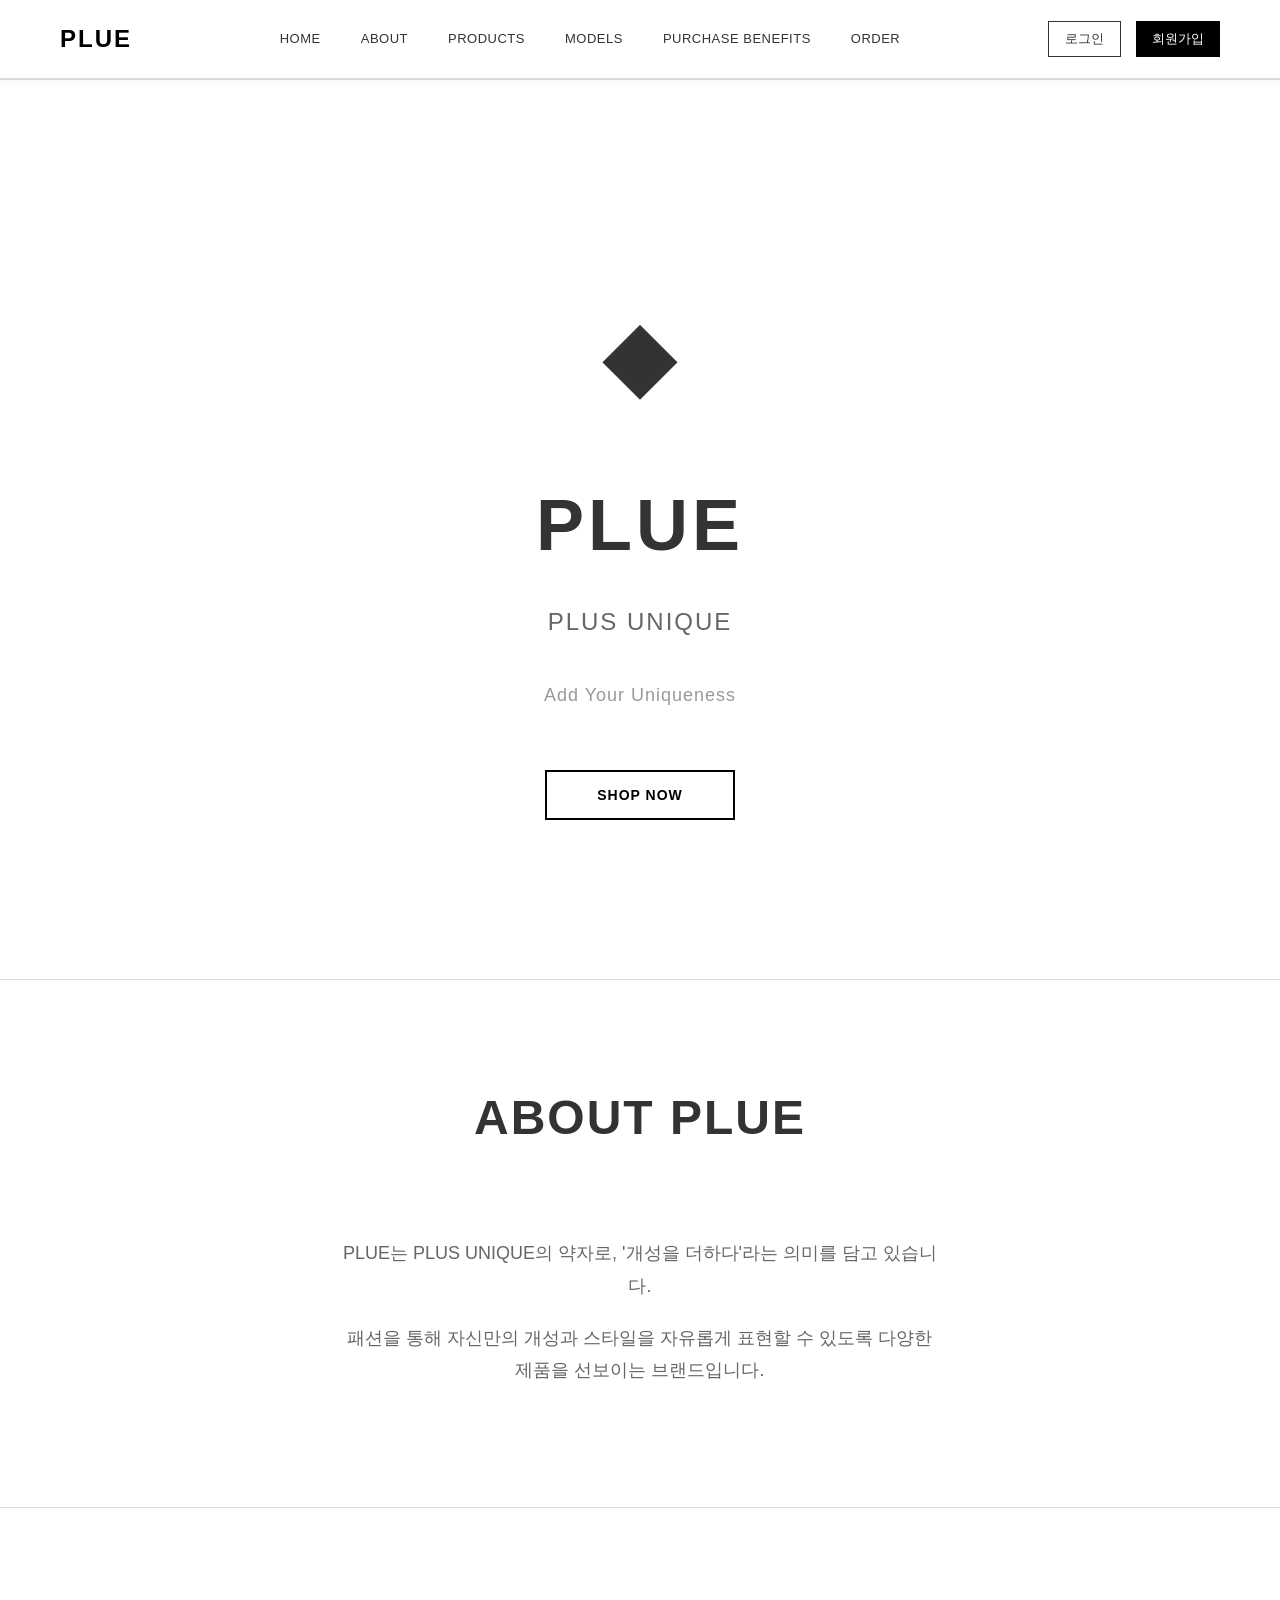
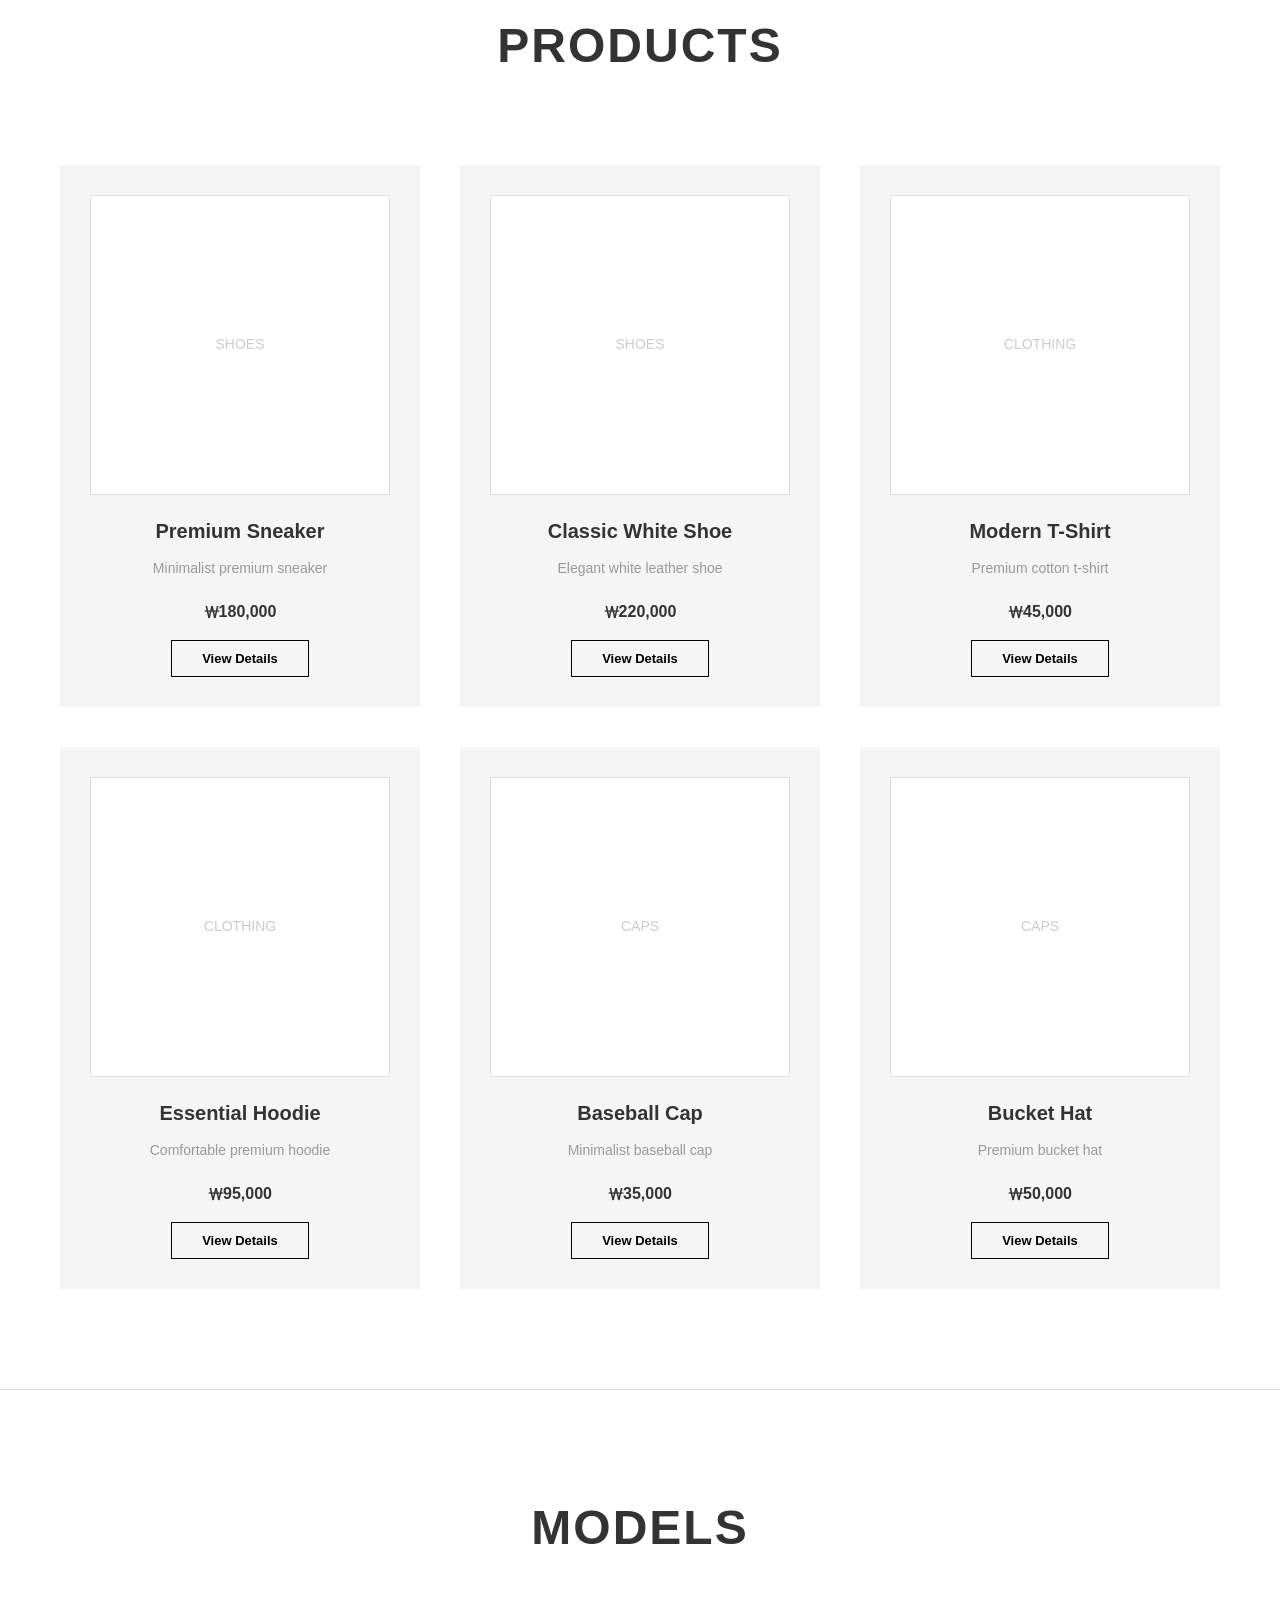
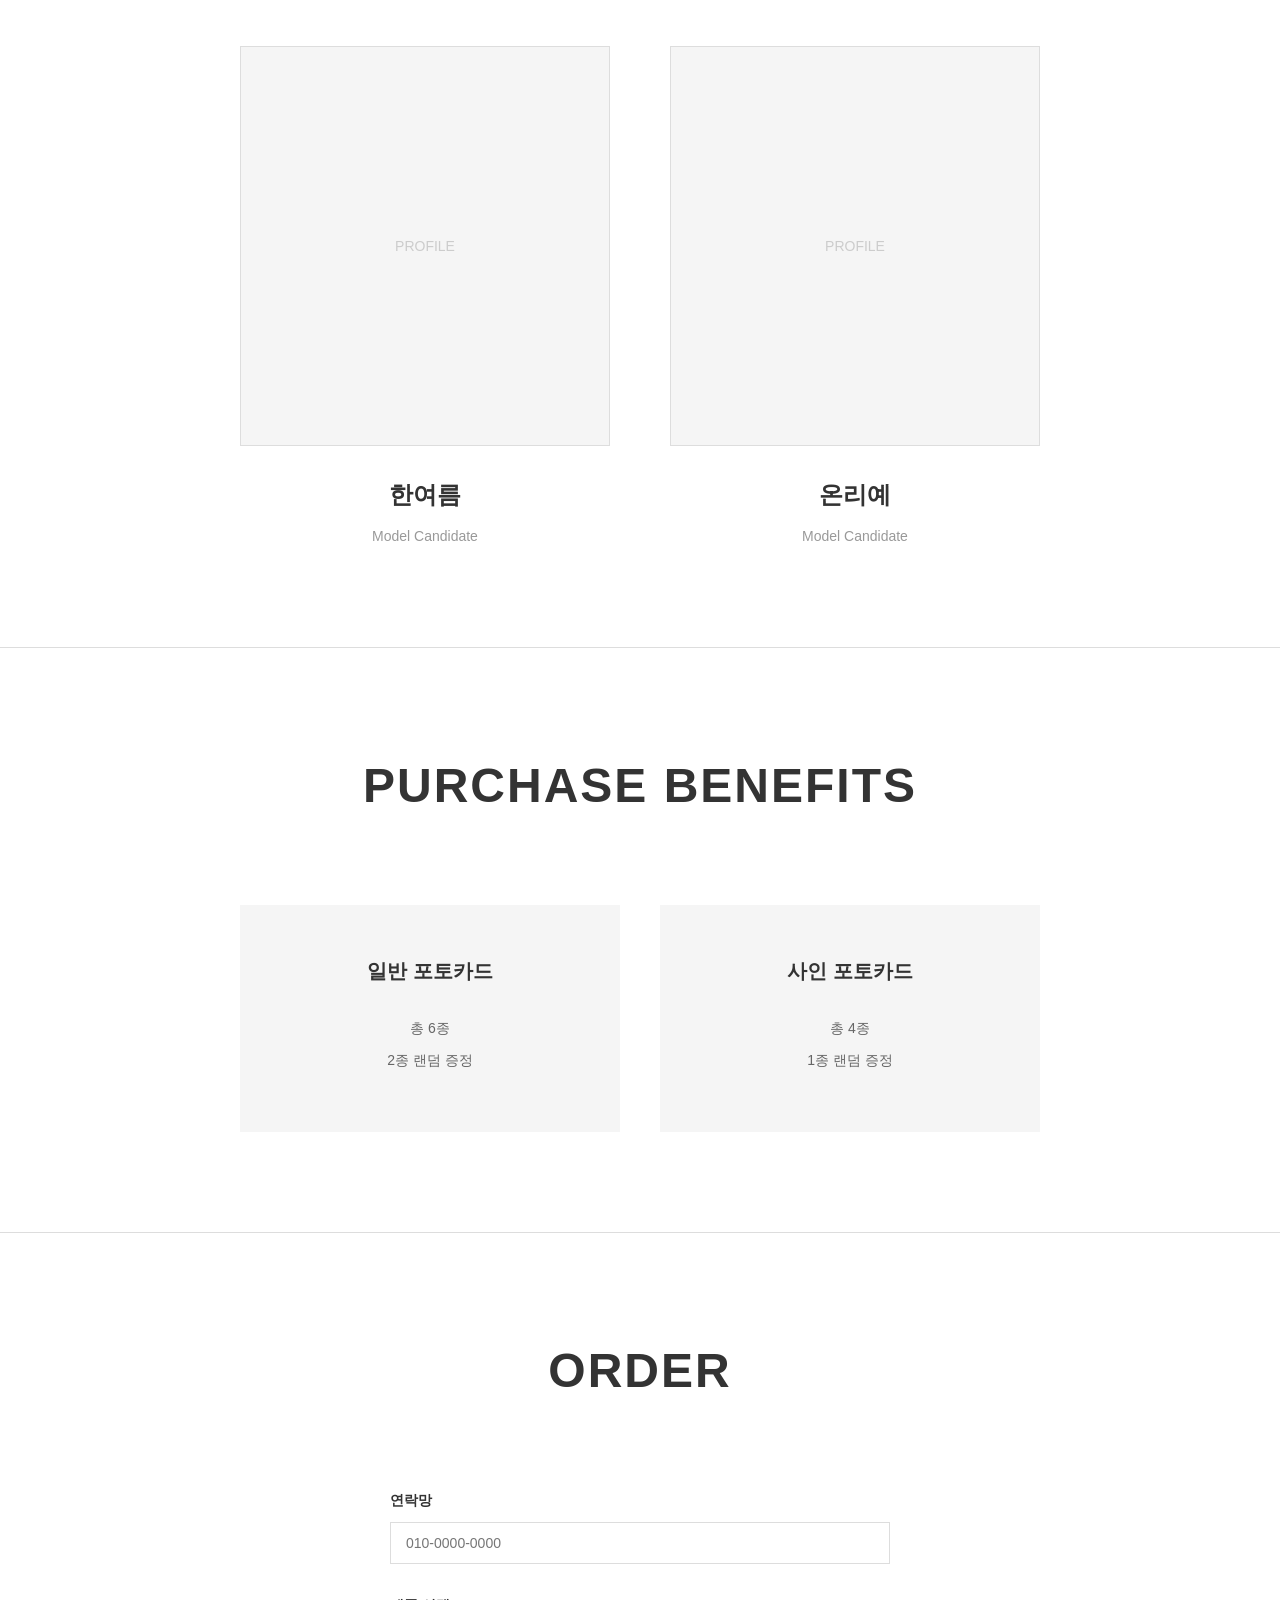
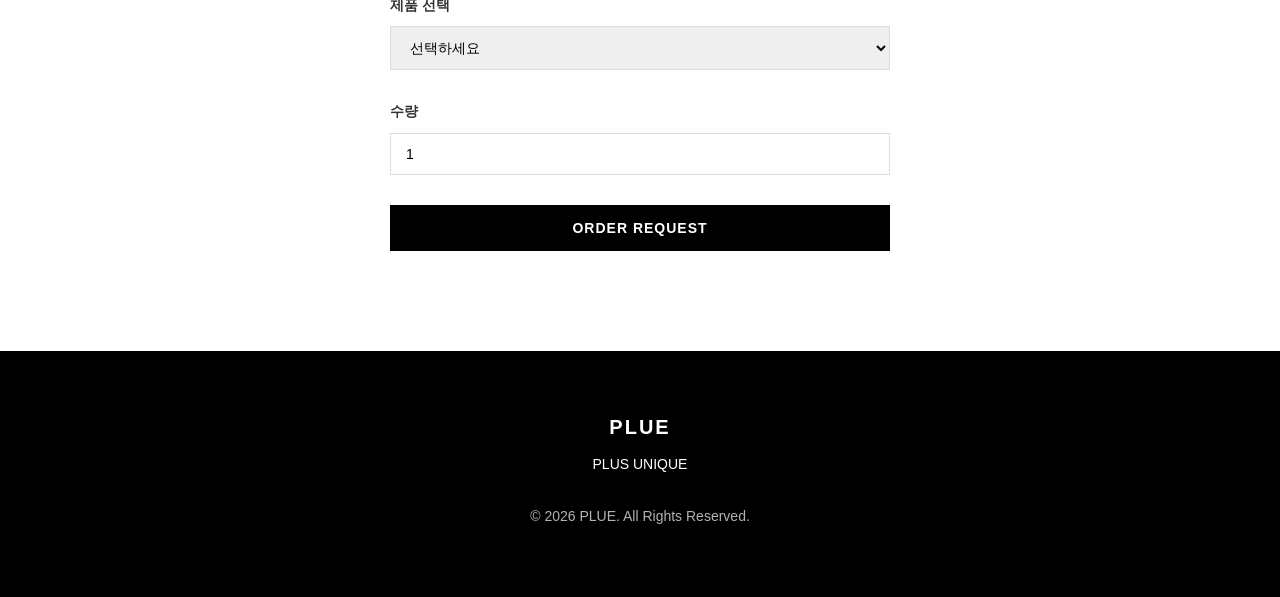
==== index.html @ 73420711 "Initial commit: PLUE Fashion Brand Website" ====
<!DOCTYPE html>
<html lang="ko">
<head>
    <meta charset="UTF-8">
    <meta name="viewport" content="width=device-width, initial-scale=1.0">
    <title>PLUE - PLUS UNIQUE</title>
    <link rel="stylesheet" href="css/style.css">
    <link rel="stylesheet" href="css/responsive.css">
</head>
<body>
    <!-- Header -->
    <header class="header">
        <div class="container">
            <div class="header-content">
                <div class="logo">PLUE</div>
                <nav class="nav-menu">
                    <a href="#home" class="nav-link">HOME</a>
                    <a href="#about" class="nav-link">ABOUT</a>
                    <a href="#products" class="nav-link">PRODUCTS</a>
                    <a href="#models" class="nav-link">MODELS</a>
                    <a href="#benefits" class="nav-link">PURCHASE BENEFITS</a>
                    <a href="#order" class="nav-link">ORDER</a>
                </nav>
                <div class="auth-buttons">
                    <button class="btn-login" id="loginBtn">로그인</button>
                    <button class="btn-signup" id="signupBtn">회원가입</button>
                </div>
            </div>
        </div>
    </header>

    <!-- Hero Section -->
    <section class="hero" id="home">
        <div class="hero-content">
            <div class="hero-symbol">◆</div>
            <h1 class="hero-title">PLUE</h1>
            <p class="hero-subtitle">PLUS UNIQUE</p>
            <p class="hero-tagline">Add Your Uniqueness</p>
            <button class="btn-shop" onclick="scrollToSection('#products')">SHOP NOW</button>
        </div>
    </section>

    <!-- About Section -->
    <section class="about" id="about">
        <div class="container">
            <h2 class="section-title">ABOUT PLUE</h2>
            <div class="about-content">
                <p>PLUE는 PLUS UNIQUE의 약자로, '개성을 더하다'라는 의미를 담고 있습니다.</p>
                <p>패션을 통해 자신만의 개성과 스타일을 자유롭게 표현할 수 있도록 다양한 제품을 선보이는 브랜드입니다.</p>
            </div>
        </div>
    </section>

    <!-- Products Section -->
    <section class="products" id="products">
        <div class="container">
            <h2 class="section-title">PRODUCTS</h2>
            <div class="products-grid" id="productsGrid">
                <!-- 동적으로 생성됨 -->
            </div>
        </div>
    </section>

    <!-- Models Section -->
    <section class="models" id="models">
        <div class="container">
            <h2 class="section-title">MODELS</h2>
            <div class="models-grid">
                <div class="model-card fade-in">
                    <div class="model-image">
                        <div class="placeholder">PROFILE</div>
                    </div>
                    <h3 class="model-name">한여름</h3>
                    <p class="model-title">Model Candidate</p>
                </div>
                <div class="model-card fade-in">
                    <div class="model-image">
                        <div class="placeholder">PROFILE</div>
                    </div>
                    <h3 class="model-name">온리예</h3>
                    <p class="model-title">Model Candidate</p>
                </div>
            </div>
        </div>
    </section>

    <!-- Benefits Section -->
    <section class="benefits" id="benefits">
        <div class="container">
            <h2 class="section-title">PURCHASE BENEFITS</h2>
            <div class="benefits-grid">
                <div class="benefit-card fade-in">
                    <h3>일반 포토카드</h3>
                    <p class="benefit-info">총 6종</p>
                    <p class="benefit-info">2종 랜덤 증정</p>
                </div>
                <div class="benefit-card fade-in">
                    <h3>사인 포토카드</h3>
                    <p class="benefit-info">총 4종</p>
                    <p class="benefit-info">1종 랜덤 증정</p>
                </div>
            </div>
        </div>
    </section>

    <!-- Order Section -->
    <section class="order" id="order">
        <div class="container">
            <h2 class="section-title">ORDER</h2>
            <form class="order-form" id="orderForm">
                <div class="form-group">
                    <label for="phone">연락망</label>
                    <input type="text" id="phone" placeholder="010-0000-0000" required>
                </div>
                <div class="form-group">
                    <label for="product">제품 선택</label>
                    <select id="product" required>
                        <option value="">선택하세요</option>
                    </select>
                </div>
                <div class="form-group">
                    <label for="quantity">수량</label>
                    <input type="number" id="quantity" min="1" value="1" required>
                </div>
                <button type="submit" class="btn-order">ORDER REQUEST</button>
            </form>
        </div>
    </section>

    <!-- Footer -->
    <footer class="footer">
        <div class="container">
            <div class="footer-content">
                <h3>PLUE</h3>
                <p>PLUS UNIQUE</p>
                <p class="copyright">© 2026 PLUE. All Rights Reserved.</p>
            </div>
        </div>
    </footer>

    <!-- Login Modal -->
    <div class="modal" id="loginModal">
        <div class="modal-content">
            <span class="close" onclick="closeModal('loginModal')">&times;</span>
            <h2>로그인</h2>
            <form id="loginForm">
                <div class="form-group">
                    <label for="loginName">이름</label>
                    <input type="text" id="loginName" required>
                </div>
                <div class="form-group">
                    <label for="loginPassword">비밀번호</label>
                    <input type="password" id="loginPassword" required>
                </div>
                <button type="submit" class="btn-submit">로그인</button>
            </form>
        </div>
    </div>

    <!-- Signup Modal -->
    <div class="modal" id="signupModal">
        <div class="modal-content">
            <span class="close" onclick="closeModal('signupModal')">&times;</span>
            <h2>회원가입</h2>
            <form id="signupForm">
                <div class="form-group">
                    <label for="signupName">이름</label>
                    <input type="text" id="signupName" required>
                </div>
                <div class="form-group">
                    <label for="communication">소통망</label>
                    <input type="text" id="communication" placeholder="SNS, Email 등" required>
                </div>
                <div class="form-group">
                    <label for="signupPassword">비밀번호</label>
                    <input type="password" id="signupPassword" required>
                </div>
                <button type="submit" class="btn-submit">회원가입</button>
            </form>
        </div>
    </div>

    <!-- User Menu -->
    <div class="user-menu" id="userMenu" style="display:none;">
        <a href="pages/mypage.html" class="user-menu-link">마이페이지</a>
        <button class="user-menu-link" onclick="logout()">로그아웃</button>
    </div>

    <script src="js/storage.js"></script>
    <script src="js/auth.js"></script>
    <script src="js/products.js"></script>
    <script src="js/main.js"></script>
</body>
</html>
---- css/style.css ----
* {
    margin: 0;
    padding: 0;
    box-sizing: border-box;
}

:root {
    --primary-color: #000;
    --secondary-color: #fff;
    --text-color: #333;
    --light-gray: #f5f5f5;
    --border-color: #ddd;
    --transition: all 0.3s ease;
}

html {
    scroll-behavior: smooth;
}

body {
    font-family: -apple-system, BlinkMacSystemFont, 'Segoe UI', Roboto, 'Helvetica Neue', Arial, sans-serif;
    background-color: var(--secondary-color);
    color: var(--text-color);
    line-height: 1.6;
}

.container {
    max-width: 1200px;
    margin: 0 auto;
    padding: 0 20px;
}

/* Header */
.header {
    position: sticky;
    top: 0;
    background-color: var(--secondary-color);
    border-bottom: 1px solid var(--border-color);
    z-index: 1000;
    box-shadow: 0 2px 10px rgba(0,0,0,0.05);
}

.header-content {
    display: flex;
    justify-content: space-between;
    align-items: center;
    padding: 20px 0;
}

.logo {
    font-size: 24px;
    font-weight: 700;
    letter-spacing: 2px;
    color: var(--primary-color);
}

.nav-menu {
    display: flex;
    gap: 40px;
}

.nav-link {
    text-decoration: none;
    color: var(--text-color);
    font-size: 13px;
    font-weight: 500;
    letter-spacing: 0.5px;
    transition: var(--transition);
    position: relative;
}

.nav-link:hover {
    color: var(--primary-color);
}

.nav-link::after {
    content: '';
    position: absolute;
    bottom: -5px;
    left: 0;
    width: 0;
    height: 1px;
    background-color: var(--primary-color);
    transition: var(--transition);
}

.nav-link:hover::after {
    width: 100%;
}

.auth-buttons {
    display: flex;
    gap: 15px;
}

.btn-login, .btn-signup {
    padding: 8px 16px;
    border: none;
    background-color: transparent;
    color: var(--text-color);
    cursor: pointer;
    font-size: 13px;
    font-weight: 500;
    transition: var(--transition);
}

.btn-login {
    border: 1px solid var(--text-color);
}

.btn-login:hover {
    background-color: var(--primary-color);
    color: var(--secondary-color);
}

.btn-signup {
    background-color: var(--primary-color);
    color: var(--secondary-color);
}

.btn-signup:hover {
    opacity: 0.8;
}

/* Hero Section */
.hero {
    height: 100vh;
    display: flex;
    align-items: center;
    justify-content: center;
    background-color: var(--secondary-color);
    text-align: center;
    padding: 80px 20px 20px;
}

.hero-content {
    animation: fadeInUp 1s ease;
}

.hero-symbol {
    font-size: 80px;
    margin-bottom: 40px;
    animation: fadeIn 1.5s ease;
}

.hero-title {
    font-size: 72px;
    font-weight: 700;
    letter-spacing: 4px;
    margin-bottom: 20px;
}

.hero-subtitle {
    font-size: 24px;
    letter-spacing: 2px;
    margin-bottom: 40px;
    color: #666;
    font-weight: 300;
}

.hero-tagline {
    font-size: 18px;
    letter-spacing: 1px;
    margin-bottom: 60px;
    color: #999;
}

.btn-shop {
    padding: 15px 50px;
    border: 2px solid var(--primary-color);
    background-color: transparent;
    color: var(--primary-color);
    font-size: 14px;
    font-weight: 600;
    letter-spacing: 1px;
    cursor: pointer;
    transition: var(--transition);
}

.btn-shop:hover {
    background-color: var(--primary-color);
    color: var(--secondary-color);
}

/* Sections */
section {
    padding: 100px 0;
    border-top: 1px solid var(--border-color);
}

.section-title {
    font-size: 48px;
    font-weight: 700;
    text-align: center;
    margin-bottom: 80px;
    letter-spacing: 2px;
}

/* About */
.about-content {
    max-width: 600px;
    margin: 0 auto;
    text-align: center;
    font-size: 18px;
    line-height: 1.8;
}

.about-content p {
    margin-bottom: 20px;
    color: #666;
}

/* Products */
.products-grid {
    display: grid;
    grid-template-columns: repeat(3, 1fr);
    gap: 40px;
}

.product-card {
    background-color: var(--light-gray);
    padding: 30px;
    text-align: center;
    transition: var(--transition);
    cursor: pointer;
}

.product-card:hover {
    transform: translateY(-10px);
    box-shadow: 0 10px 30px rgba(0,0,0,0.1);
}

.product-image {
    height: 300px;
    background-color: #fff;
    display: flex;
    align-items: center;
    justify-content: center;
    margin-bottom: 20px;
    border: 1px solid var(--border-color);
}

.product-image .placeholder {
    color: #ccc;
    font-size: 14px;
}

.product-name {
    font-size: 20px;
    font-weight: 600;
    margin-bottom: 10px;
}

.product-description {
    font-size: 14px;
    color: #999;
    margin-bottom: 20px;
}

.btn-details {
    padding: 10px 30px;
    border: 1px solid var(--primary-color);
    background-color: transparent;
    color: var(--primary-color);
    cursor: pointer;
    font-size: 13px;
    font-weight: 600;
    transition: var(--transition);
}

.btn-details:hover {
    background-color: var(--primary-color);
    color: var(--secondary-color);
}

/* Models */
.models-grid {
    display: grid;
    grid-template-columns: repeat(2, 1fr);
    gap: 60px;
    max-width: 800px;
    margin: 0 auto;
}

.model-card {
    text-align: center;
}

.model-image {
    height: 400px;
    background-color: var(--light-gray);
    display: flex;
    align-items: center;
    justify-content: center;
    margin-bottom: 30px;
    border: 1px solid var(--border-color);
}

.model-image .placeholder {
    color: #ccc;
    font-size: 14px;
}

.model-name {
    font-size: 24px;
    font-weight: 600;
    margin-bottom: 10px;
}

.model-title {
    font-size: 14px;
    color: #999;
}

/* Benefits */
.benefits-grid {
    display: grid;
    grid-template-columns: repeat(2, 1fr);
    gap: 40px;
    max-width: 800px;
    margin: 0 auto;
}

.benefit-card {
    background-color: var(--light-gray);
    padding: 50px 30px;
    text-align: center;
}

.benefit-card h3 {
    font-size: 20px;
    font-weight: 600;
    margin-bottom: 30px;
}

.benefit-info {
    font-size: 14px;
    color: #666;
    margin-bottom: 10px;
}

/* Order */
.order-form {
    max-width: 500px;
    margin: 0 auto;
}

.form-group {
    margin-bottom: 30px;
}

.form-group label {
    display: block;
    font-size: 14px;
    font-weight: 600;
    margin-bottom: 10px;
}

.form-group input,
.form-group select {
    width: 100%;
    padding: 12px 15px;
    border: 1px solid var(--border-color);
    font-size: 14px;
    font-family: inherit;
}

.form-group input:focus,
.form-group select:focus {
    outline: none;
    border-color: var(--primary-color);
}

.btn-order {
    width: 100%;
    padding: 15px;
    background-color: var(--primary-color);
    color: var(--secondary-color);
    border: none;
    font-size: 14px;
    font-weight: 600;
    letter-spacing: 1px;
    cursor: pointer;
    transition: var(--transition);
}

.btn-order:hover {
    opacity: 0.8;
}

/* Footer */
.footer {
    background-color: var(--primary-color);
    color: var(--secondary-color);
    padding: 60px 0;
    text-align: center;
}

.footer-content h3 {
    font-size: 20px;
    margin-bottom: 10px;
    letter-spacing: 2px;
}

.footer-content p {
    font-size: 14px;
    margin-bottom: 10px;
}

.copyright {
    margin-top: 30px;
    font-size: 12px;
    opacity: 0.7;
}

/* Modal */
.modal {
    display: none;
    position: fixed;
    z-index: 2000;
    left: 0;
    top: 0;
    width: 100%;
    height: 100%;
    background-color: rgba(0,0,0,0.5);
    animation: fadeIn 0.3s ease;
}

.modal-content {
    background-color: var(--secondary-color);
    margin: 5% auto;
    padding: 40px;
    max-width: 400px;
    border-radius: 2px;
    animation: slideDown 0.3s ease;
}

.close {
    color: #aaa;
    float: right;
    font-size: 28px;
    font-weight: bold;
    cursor: pointer;
    transition: var(--transition);
}

.close:hover {
    color: var(--primary-color);
}

.modal-content h2 {
    margin-bottom: 30px;
    font-size: 24px;
}

.btn-submit {
    width: 100%;
    padding: 12px;
    background-color: var(--primary-color);
    color: var(--secondary-color);
    border: none;
    font-size: 14px;
    font-weight: 600;
    cursor: pointer;
    transition: var(--transition);
}

.btn-submit:hover {
    opacity: 0.8;
}

/* User Menu */
.user-menu {
    position: absolute;
    top: 70px;
    right: 20px;
    background-color: var(--secondary-color);
    border: 1px solid var(--border-color);
    border-radius: 2px;
    z-index: 999;
    min-width: 150px;
}

.user-menu-link {
    display: block;
    width: 100%;
    padding: 12px 20px;
    border: none;
    background-color: transparent;
    color: var(--text-color);
    text-align: left;
    cursor: pointer;
    font-size: 14px;
    text-decoration: none;
    transition: var(--transition);
}

.user-menu-link:hover {
    background-color: var(--light-gray);
}

/* Animations */
@keyframes fadeIn {
    from {
        opacity: 0;
    }
    to {
        opacity: 1;
    }
}

@keyframes fadeInUp {
    from {
        opacity: 0;
        transform: translateY(30px);
    }
    to {
        opacity: 1;
        transform: translateY(0);
    }
}

@keyframes slideDown {
    from {
        transform: translateY(-50px);
        opacity: 0;
    }
    to {
        transform: translateY(0);
        opacity: 1;
    }
}

.fade-in {
    animation: fadeInUp 0.8s ease;
}

/* Alert */
.alert {
    position: fixed;
    top: 50%;
    left: 50%;
    transform: translate(-50%, -50%);
    background-color: var(--secondary-color);
    padding: 40px 60px;
    border: 1px solid var(--border-color);
    text-align: center;
    z-index: 3000;
    animation: slideDown 0.3s ease;
}

.alert h3 {
    margin-bottom: 20px;
    font-size: 20px;
}

.alert-overlay {
    position: fixed;
    top: 0;
    left: 0;
    width: 100%;
    height: 100%;
    background-color: rgba(0,0,0,0.5);
    z-index: 2999;
}
---- css/responsive.css ----
/* Tablet (768px 이하) */
@media (max-width: 768px) {
    .nav-menu {
        display: none;
    }

    .header-content {
        flex-wrap: wrap;
    }

    .section-title {
        font-size: 36px;
    }

    .hero-title {
        font-size: 48px;
    }

    .hero-subtitle {
        font-size: 18px;
    }

    .products-grid {
        grid-template-columns: repeat(2, 1fr);
        gap: 20px;
    }

    .models-grid,
    .benefits-grid {
        grid-template-columns: 1fr;
    }

    .about-content {
        font-size: 16px;
    }

    section {
        padding: 60px 0;
    }
}

/* Mobile (480px 이하) */
@media (max-width: 480px) {
    .logo {
        font-size: 18px;
    }

    .auth-buttons {
        width: 100%;
        margin-top: 15px;
        gap: 10px;
    }

    .btn-login, .btn-signup {
        flex: 1;
        padding: 10px 12px;
        font-size: 12px;
    }

    .hero {
        height: auto;
        padding: 120px 20px 40px;
    }

    .hero-symbol {
        font-size: 50px;
        margin-bottom: 30px;
    }

    .hero-title {
        font-size: 36px;
        margin-bottom: 15px;
    }

    .hero-subtitle {
        font-size: 16px;
        margin-bottom: 20px;
    }

    .hero-tagline {
        font-size: 14px;
        margin-bottom: 40px;
    }

    .btn-shop {
        padding: 12px 30px;
        font-size: 12px;
    }

    .section-title {
        font-size: 28px;
        margin-bottom: 40px;
    }

    .products-grid {
        grid-template-columns: 1fr;
        gap: 15px;
    }

    .product-image {
        height: 200px;
    }

    .model-image {
        height: 280px;
    }

    .modal-content {
        margin: 20% auto;
        padding: 30px 20px;
    }

    section {
        padding: 40px 0;
    }
}
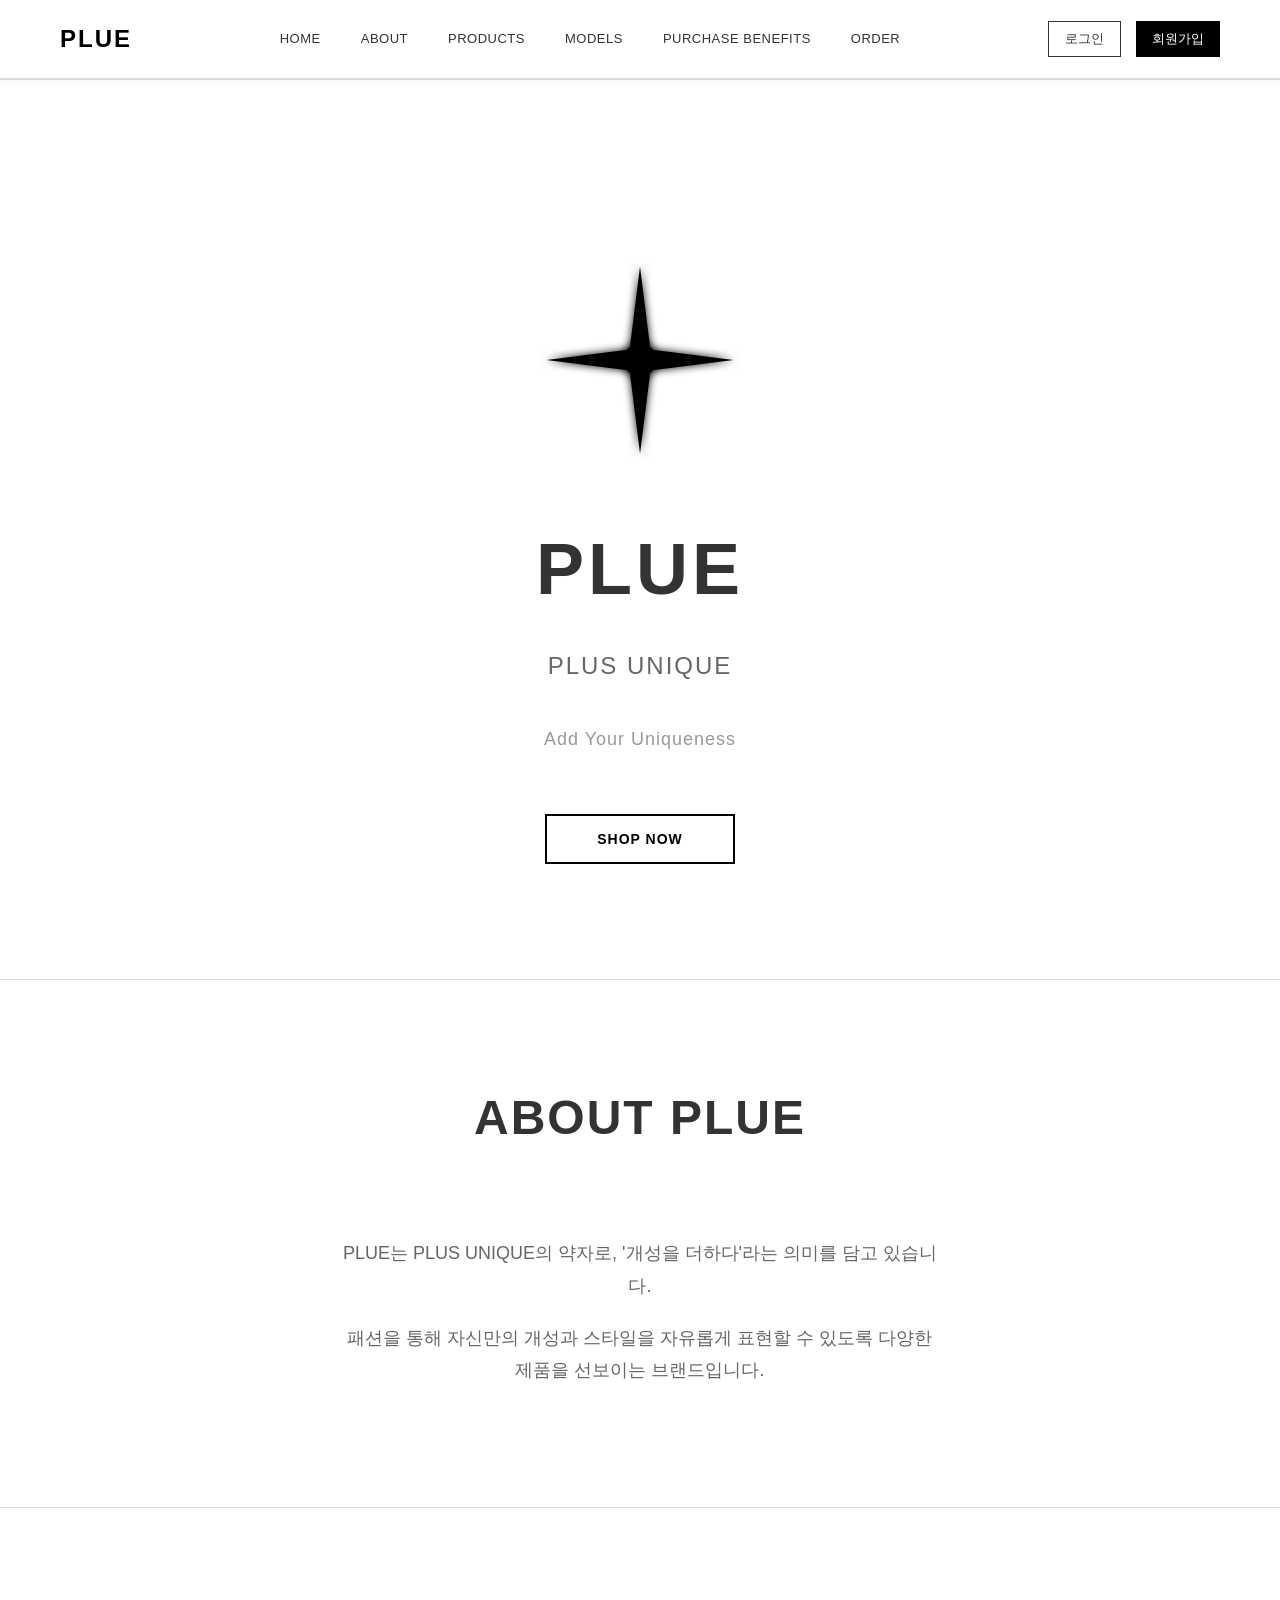
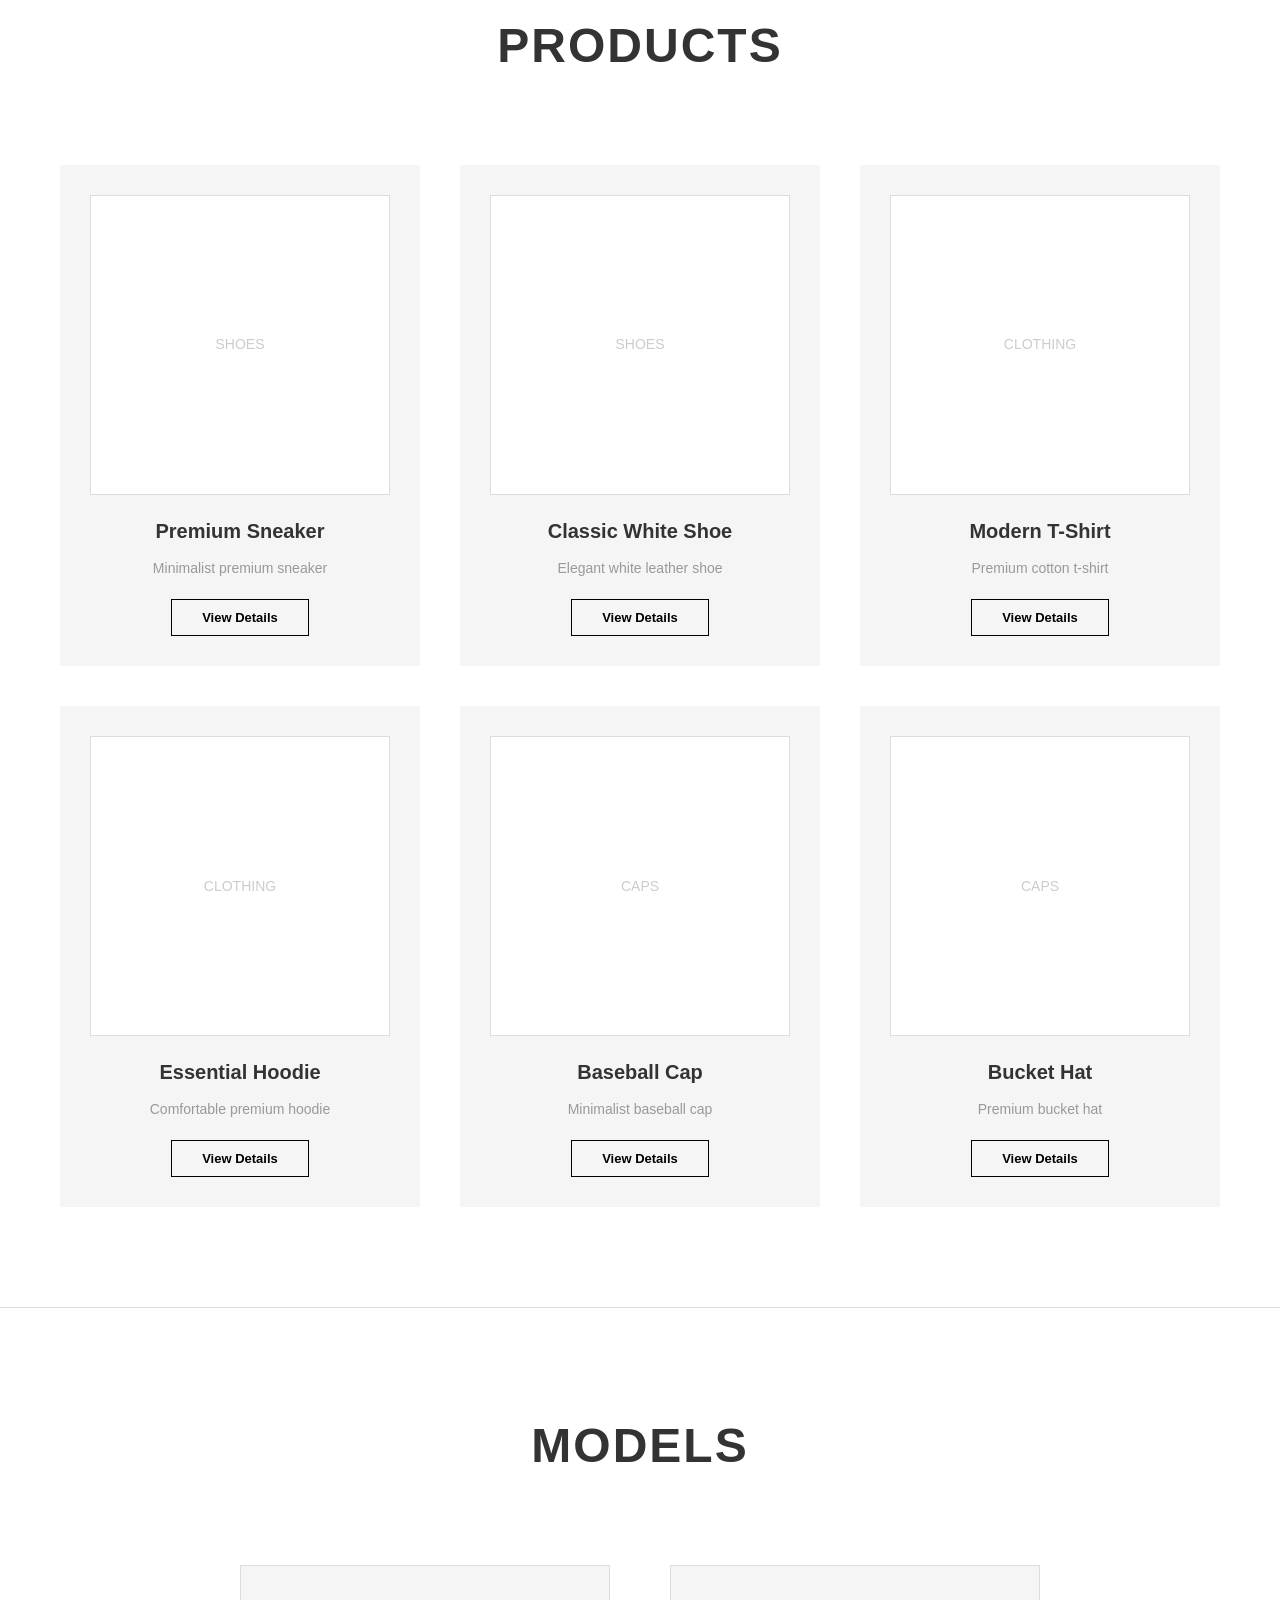
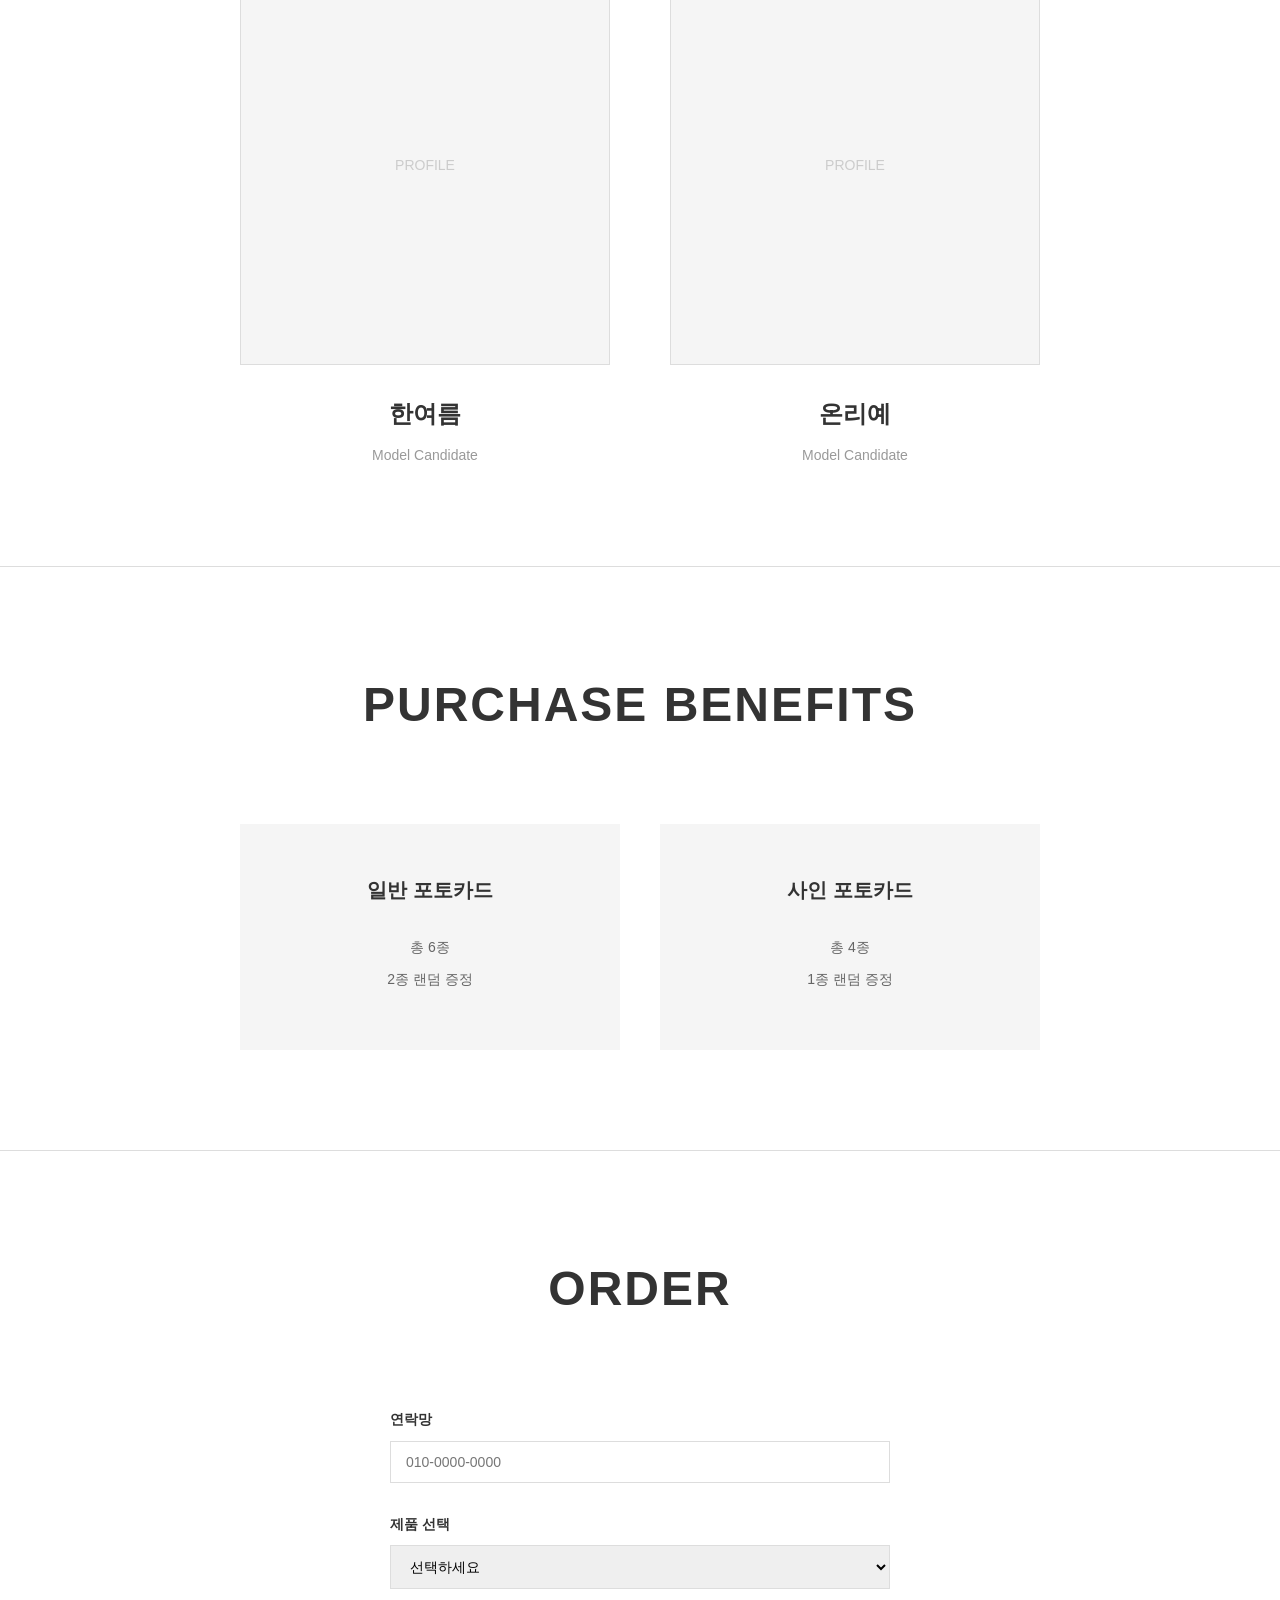
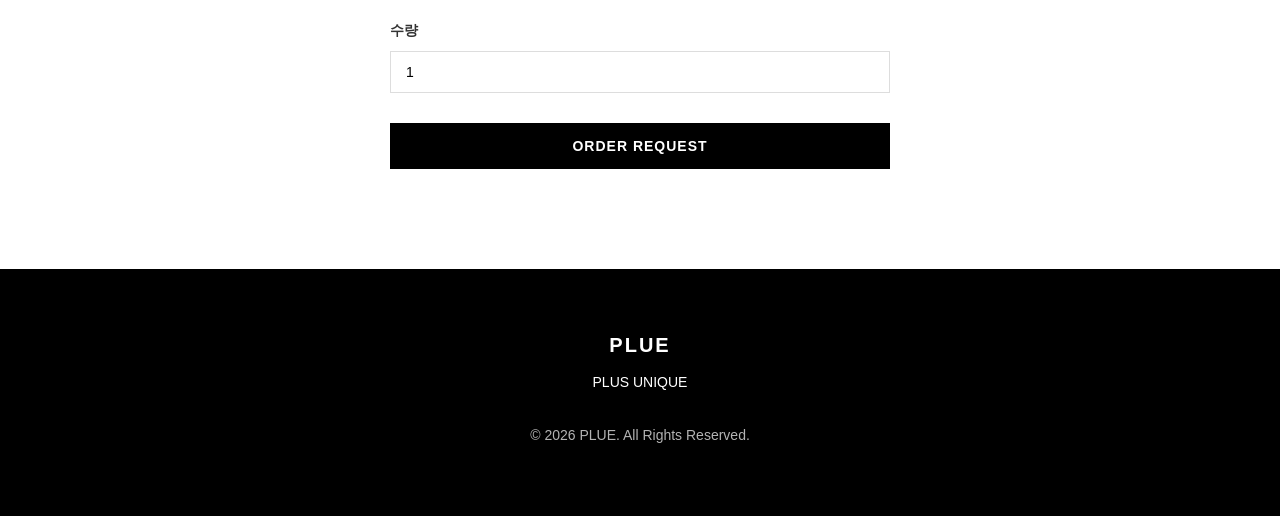
==== commit a7acd2ca: "Update: Remove prices, improve symbol, add admin intro page" ====
--- a/index.html
+++ b/index.html
@@ -32,7 +32,28 @@
     <!-- Hero Section -->
     <section class="hero" id="home">
         <div class="hero-content">
-            <div class="hero-symbol">◆</div>
+            <svg class="hero-symbol" viewBox="0 0 100 100" xmlns="http://www.w3.org/2000/svg">
+                <!-- 4-pointed star based on the image -->
+                <defs>
+                    <filter id="glow" x="-50%" y="-50%" width="200%" height="200%">
+                        <feGaussianBlur stdDeviation="2" result="coloredBlur"/>
+                        <feMerge>
+                            <feMergeNode in="coloredBlur"/>
+                            <feMergeNode in="SourceGraphic"/>
+                        </feMerge>
+                    </filter>
+                </defs>
+                <!-- Top point -->
+                <path d="M 50 5 L 55 45 L 50 50 L 45 45 Z" fill="#000" filter="url(#glow)"/>
+                <!-- Right point -->
+                <path d="M 95 50 L 55 55 L 50 50 L 55 45 Z" fill="#000" filter="url(#glow)"/>
+                <!-- Bottom point -->
+                <path d="M 50 95 L 45 55 L 50 50 L 55 55 Z" fill="#000" filter="url(#glow)"/>
+                <!-- Left point -->
+                <path d="M 5 50 L 45 45 L 50 50 L 45 55 Z" fill="#000" filter="url(#glow)"/>
+                <!-- Center circle -->
+                <circle cx="50" cy="50" r="8" fill="#000" filter="url(#glow)"/>
+            </svg>
             <h1 class="hero-title">PLUE</h1>
             <p class="hero-subtitle">PLUS UNIQUE</p>
             <p class="hero-tagline">Add Your Uniqueness</p>
